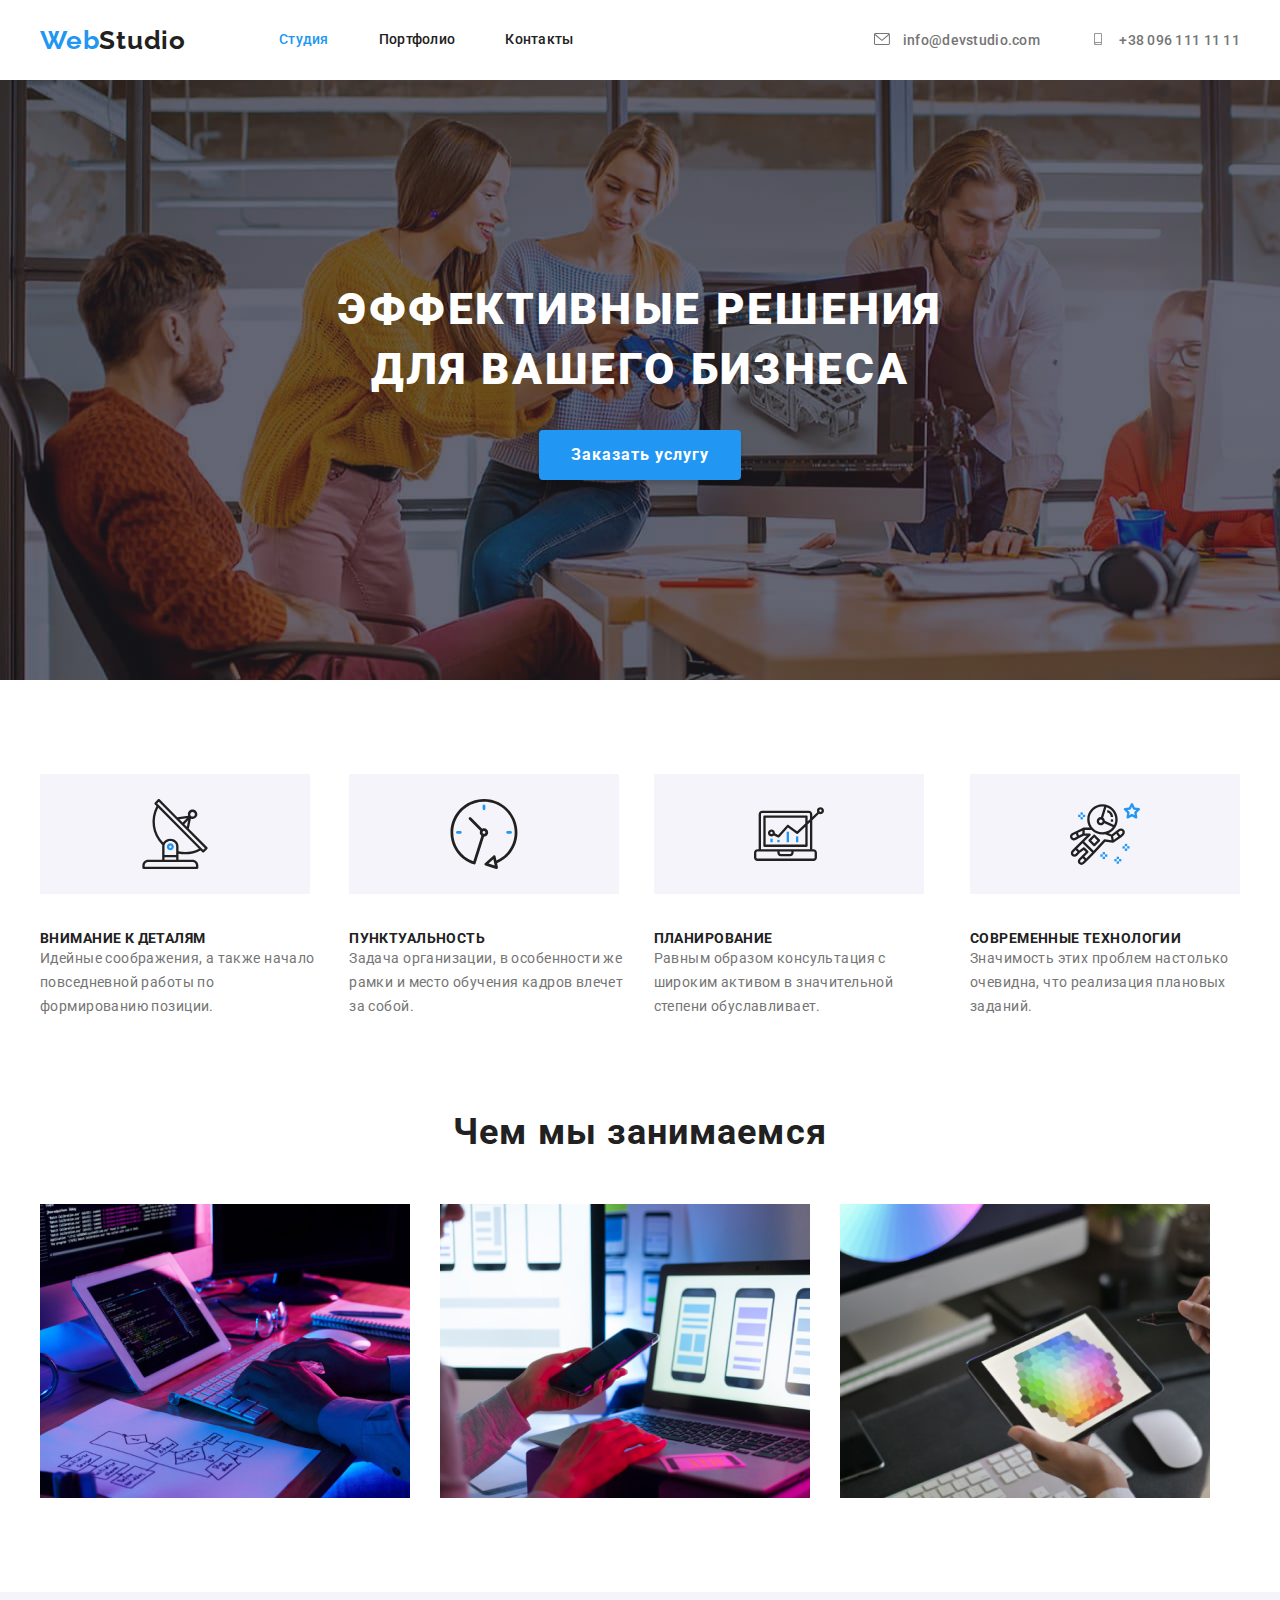
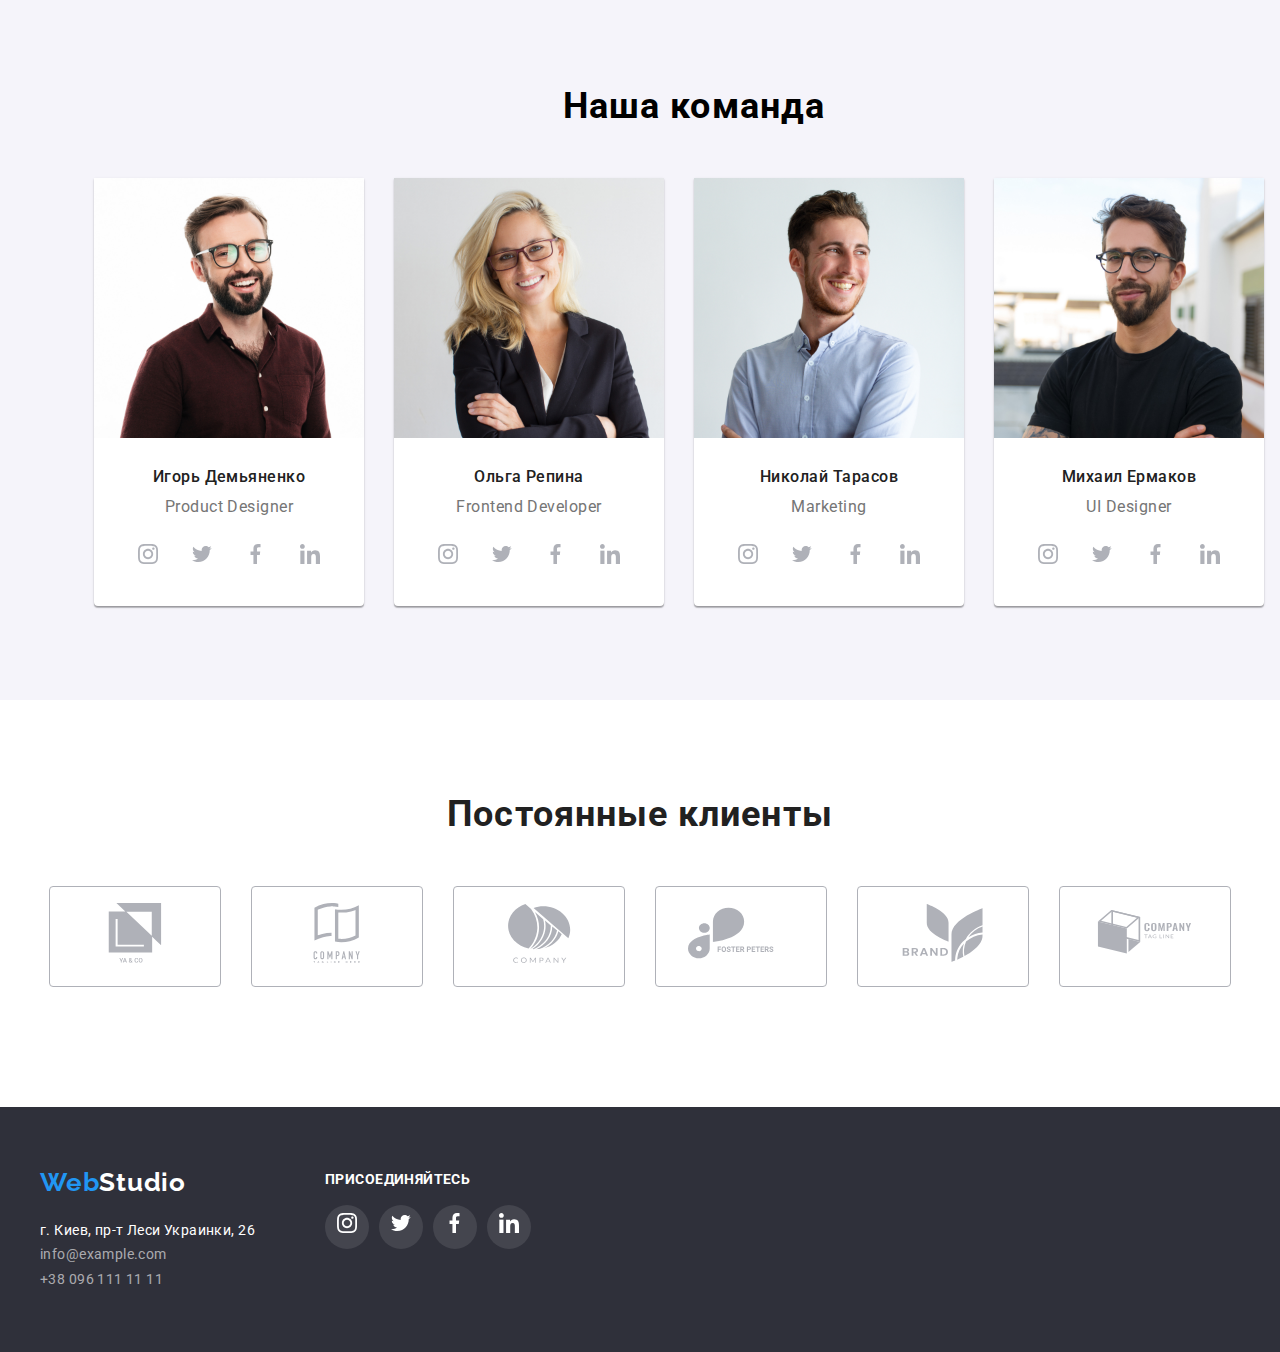
==== index.html @ 0434994e "Add 4 hw" ====
<!DOCTYPE html>
<html lang="ru">
  <head>
    <meta charset="UTF-8" />
    <meta http-equiv="X-UA-Compatible" content="IE=edge" />
    <meta name="viewport" content="width=device-width, initial-scale=1.0" />
    <title>Студия</title>
    <link rel="stylesheet" href="./css/normalize.css" />
    <link rel="stylesheet" href="./css/styles.css" />
    <style>
      @import url('https://fonts.googleapis.com/css2?family=Raleway:wght@700&family=Roboto:wght@400;500;700&display=swap');
    </style>
  </head>

  <body>
    <div class="container">
      <header class="nav-menu">
        <nav class="nav-menu">
          <a href="./portfolio.html" class="header-logo"
            ><span class="span-logo">Web</span>Studio</a
          >
          <ul class="nav-items">
            <li class="item">
              <a href="/index.html" class="items is-active">Студия</a>
            </li>
            <li class="item">
              <a href="./portfolio.html" class="items">Портфолио</a>
            </li>
            <li class="item">
              <a href="" class="items">Контакты</a>
            </li>
          </ul>
        </nav>
        <ul class="nav-adress">
          <li class="nav-adress-items">
            <a href="mailto:info@devstudio.com" class="adress-items">
              <svg class="icon-nav">
                <use href="./images/icons/symbol-defs.svg#icon-envelope"></use>
              </svg>
              info@devstudio.com</a
            >
          </li>
          <li class="nav-adress-items">
            <a href="tel:+380961111111" class="adress-items">
              <svg class="icon-nav">
                <use href="./images/icons/symbol-defs.svg#icon-smartphone"></use>
              </svg>
              +38 096 111 11 11</a
            >
          </li>
        </ul>
      </header>
    </div>

    <main>
      <section class="hero-section">
        <h1 class="hero-title">Эффективные решения для вашего бизнеса</h1>
        <button type="button" class="buy-button">Заказать услугу</button>
      </section>
      <section class="advantage-section container">
        <h2 class="visualy-hidden">Наши преймущества</h2>
        <ul class="advantage container">
          <li class="advantage-items icon-satellite">
            <h3 class="advantage-header">Внимание к деталям</h3>
            <p class="advantage-description">
              Идейные соображения, а также начало повседневной работы по формированию позиции.
            </p>
          </li>
          <li class="advantage-items icon-watch">
            <h3 class="advantage-header">Пунктуальность</h3>
            <p class="advantage-description">
              Задача организации, в особенности же рамки и место обучения кадров влечет за собой.
            </p>
          </li>
          <li class="advantage-items icon-graffic">
            <h3 class="advantage-header">Планирование</h3>
            <p class="advantage-description">
              Равным образом консультация с широким активом в значительной степени обуславливает.
            </p>
          </li>
          <li class="advantage-items icon-astronaut">
            <h3 class="advantage-header">Современные технологии</h3>
            <p class="advantage-description">
              Значимость этих проблем настолько очевидна, что реализация плановых заданий.
            </p>
          </li>
        </ul>
      </section>

      <section class="work">
        <div class="container">
          <h2 class="work-section-header">Чем мы занимаемся</h2>

          <ul class="work-gallery">
            <li class="work-items">
              <img src="./images/box-1.jpg" alt="Процесс написания кода" width="370" height="294" />
            </li>
            <li class="work-items">
              <img
                src="./images/box-2.jpg"
                alt="в руках ноутбук и телефон"
                width="370"
                height="294"
              />
            </li>
            <li class="work-items">
              <img src="./images/box-3.jpg" alt="графический планшет" width="370" height="294" />
            </li>
          </ul>
        </div>
      </section>

      <section class="team">
        <div class="container">
          <h2 class="header-team">Наша команда</h2>
          <ul class="team-card">
            <li class="cards">
              <img src="./images/Igor.jpg" alt="Игорь" width="270" height="260" />
              <h3 class="card-name">Игорь Демьяненко</h3>
              <p class="card-description">Product Designer</p>
              <div class="section-icons">
                <a class="icons-item" href="">
                  <svg class="card-icon">
                    <use href="./images/icons/symbol-defs.svg#icon-instagram-2"></use>
                  </svg>
                </a>
                <a class="icons-item" href="">
                  <svg class="card-icon">
                    <use href="./images/icons/symbol-defs.svg#icon-group"></use>
                  </svg> </a
                ><a class="icons-item" href="">
                  <svg class="card-icon">
                    <use href="./images/icons/symbol-defs.svg#icon-vector"></use>
                  </svg> </a
                ><a class="icons-item" href="">
                  <svg class="card-icon">
                    <use href="./images/icons/symbol-defs.svg#icon-linkedin-1"></use>
                  </svg>
                </a>
              </div>
            </li>
            <li class="cards">
              <img src="./images/Olga.jpg" alt="Ольга" width="270" height="260" />
              <h3 class="card-name">Ольга Репина</h3>
              <p class="card-description">Frontend Developer</p>
              <div class="section-icons">
                <a class="icons-item" href="">
                  <svg class="card-icon">
                    <use href="./images/icons/symbol-defs.svg#icon-instagram-2"></use>
                  </svg>
                </a>
                <a class="icons-item" href="">
                  <svg class="card-icon">
                    <use href="./images/icons/symbol-defs.svg#icon-group"></use>
                  </svg> </a
                ><a class="icons-item" href="">
                  <svg class="card-icon">
                    <use href="./images/icons/symbol-defs.svg#icon-vector"></use>
                  </svg> </a
                ><a class="icons-item" href="">
                  <svg class="card-icon">
                    <use href="./images/icons/symbol-defs.svg#icon-linkedin-1"></use>
                  </svg>
                </a>
              </div>
            </li>
            <li class="cards">
              <img src="./images/Nikolai.jpg" alt="Николай" width="270" height="260" />
              <h3 class="card-name">Николай Тарасов</h3>
              <p class="card-description">Marketing</p>
              <div class="section-icons">
                <a class="icons-item" href="">
                  <svg class="card-icon">
                    <use href="./images/icons/symbol-defs.svg#icon-instagram-2"></use>
                  </svg>
                </a>
                <a class="icons-item" href="">
                  <svg class="card-icon">
                    <use href="./images/icons/symbol-defs.svg#icon-group"></use>
                  </svg> </a
                ><a class="icons-item" href="">
                  <svg class="card-icon">
                    <use href="./images/icons/symbol-defs.svg#icon-vector"></use>
                  </svg> </a
                ><a class="icons-item" href="">
                  <svg class="card-icon">
                    <use href="./images/icons/symbol-defs.svg#icon-linkedin-1"></use>
                  </svg>
                </a>
              </div>
            </li>
            <li class="cards">
              <img src="./images/Mihail.jpg" alt="Михаил" width="270" height="260" />
              <h3 class="card-name">Михаил Ермаков</h3>
              <p class="card-description">UI Designer</p>
              <div class="section-icons">
                <a class="icons-item" href="">
                  <svg class="card-icon">
                    <use href="./images/icons/symbol-defs.svg#icon-instagram-2"></use>
                  </svg>
                </a>
                <a class="icons-item" href="">
                  <svg class="card-icon">
                    <use href="./images/icons/symbol-defs.svg#icon-group"></use>
                  </svg> </a
                ><a class="icons-item" href="">
                  <svg class="card-icon">
                    <use href="./images/icons/symbol-defs.svg#icon-vector"></use>
                  </svg> </a
                ><a class="icons-item" href="">
                  <svg class="card-icon">
                    <use href="./images/icons/symbol-defs.svg#icon-linkedin-1"></use>
                  </svg>
                </a>
              </div>
            </li>
          </ul>
        </div>
      </section>
      <div class="container">
        <section class="clients">
          <h2 class="title-clients">Постоянные клиенты</h2>
          <ul class="list-clients">
            <li class="client-item">
              <a href="">
                <svg class="icon-clients">
                  <use class="color-icon" href="./images/icons/symbol-defs.svg#icon-union"></use>
                </svg>
              </a>
            </li>
            <li class="client-item">
              <a href="">
                <svg class="icon-clients">
                  <use class="color-icon" href="./images/icons/symbol-defs.svg#icon-group1"></use>
                </svg>
              </a>
            </li>
            <li class="client-item">
              <a href="">
                <svg class="icon-clients">
                  <use class="color-icon" href="./images/icons/symbol-defs.svg#icon-group3"></use>
                </svg>
              </a>
            </li>
            <li class="client-item">
              <a href="">
                <svg class="icon-clients">
                  <use class="color-icon" href="./images/icons/symbol-defs.svg#icon-group4"></use>
                </svg>
              </a>
            </li>
            <li class="client-item">
              <a href="">
                <svg class="icon-clients">
                  <use class="color-icon" href="./images/icons/symbol-defs.svg#icon-group5"></use>
                </svg>
              </a>
            </li>
            <li class="client-item">
              <a href="">
                <svg class="icon-clients">
                  <use class="color-icon" href="./images/icons/symbol-defs.svg#icon-logo6"></use>
                </svg>
              </a>
            </li>
          </ul>
        </section>
      </div>
    </main>

    <footer class="section-footer">
      <div class="container footer-container">
        <div class="section-adress">
          <a href="./index.html" class="footer-logo"
            >Web<span class="span-footer-logo">Studio</span></a
          >
          <address>
            <p class="footer-items">
              <a href="https://goo.gl/maps/jg8yxFYKUGYRBdv56" class="footer-adress"
                >г. Киев, пр-т Леси Украинки, 26</a
              >
            </p>

            <ul class="footer-nav">
              <li class="footer-items">
                <a href="mailto:info@example.com" class="footer-contacts">info@example.com</a>
              </li>
              <li class="footer-items">
                <a href="tel:+380961111111" class="footer-contacts">+38 096 111 11 11</a>
              </li>
            </ul>
          </address>
        </div>
        <div>
          <p class="social-footer">Присоединяйтесь</p>
          <ul class="social-media">
            <li class="social-item">
              <a href="https://www.instagram.com/">
                <svg class="icon-footer">
                  <use href="./images/icons/symbol-defs.svg#icon-instagram-2"></use>
                </svg>
              </a>
            </li>
            <li class="social-item">
              <a href="https://twitter.com/">
                <svg class="icon-footer">
                  <use href="./images/icons/symbol-defs.svg#icon-group"></use>
                </svg>
              </a>
            </li>
            <li class="social-item">
              <a href="https://www.facebook.com/">
                <svg class="icon-footer">
                  <use href="./images/icons/symbol-defs.svg#icon-vector"></use>
                </svg>
              </a>
            </li>
            <li class="social-item">
              <a href="https://www.linkedin.com/">
                <svg class="icon-footer">
                  <use href="./images/icons/symbol-defs.svg#icon-linkedin-1"></use>
                </svg>
              </a>
            </li>
          </ul>
        </div>
      </div>
    </footer>
  </body>
</html>
---- css/styles.css ----
:root {
  --main-color: #2196f3;
  --second-color: #212121;
  --description-color: #757575;
  --title-color: #ffffff;
  --bg-hero-and-footer: #2f303a;
  --bg-section-team: #f5f4fa;
  --bg-footer-icons: rgba(255, 255, 255, 0.1);
  --icon-color: #afb1b8;
}

button {
  cursor: pointer;
}
li {
  list-style-type: none;
}
/* Шапка */
.container {
  margin-left: auto;
  margin-right: auto;
  width: 1200px;
}
.nav-menu {
  display: flex;
  align-items: center;
}
.nav-items {
  display: flex;
  margin-left: 93px;
}
.nav-items .item:not(:last-child) {
  margin-right: 50px;
}
.span-logo {
  color: var(--main-color);
}
.header-logo {
  color: var(--second-color);
  font-family: 'Raleway';
  font-weight: 700;
  font-size: 26px;
  line-height: 1.19;
  letter-spacing: 0.03em;
}
.items {
  display: block;
  padding-top: 32px;
  padding-bottom: 32px;

  color: var(--second-color);

  font-family: 'Roboto';
  font-weight: 500;
  font-size: 14px;
  line-height: 1.14;
  letter-spacing: 0.02em;
}
.items:hover,
.items:focus {
  color: var(--main-color);
}
.is-active {
  color: var(--main-color);
}
.nav-adress {
  display: flex;
  margin-left: auto;
}
.nav-adress-items:not(:last-child) {
  margin-right: 50px;
}

.adress-items {
  color: var(--description-color);
  font-family: 'Roboto';
  font-weight: 500;
  font-size: 14px;
  line-height: 1.14;
  letter-spacing: 0.02em;
}
.adress-items:hover,
.adress-items:focus {
  color: var(--main-color);
}
/* Мейн секции */
main {
  font-family: 'Roboto';
}
.hero-section {
  width: 100%;

  padding: 200px 0px;

  background: var(--bg-hero-and-footer);
  background-image: linear-gradient(to right, rgba(47, 48, 58, 0.4), rgba(47, 48, 58, 0.4)),
    url(/images/bg-hero.jpg);
  text-align: center;
}
.header-team {
  margin-bottom: 50px;

  text-align: center;
  font-family: 'Roboto';
  font-weight: 700;
  font-size: 36px;
  line-height: 1.16;
  letter-spacing: 0.03em;
}
.hero-title {
  width: 696px;
  color: var(--title-color);
  text-transform: uppercase;
  font-weight: 900;
  font-size: 44px;
  line-height: 1.36;
  letter-spacing: 0.06em;
  padding-bottom: 30px;
  text-align: center;
  margin: 0 auto;
}
.buy-button {
  padding: 10px 32px;
  font-weight: 700;
  font-size: 16px;
  line-height: 1.88;
  letter-spacing: 0.06em;
  color: #ffffff;
  background: var(--main-color);
  box-shadow: 0px 4px 4px rgba(0, 0, 0, 0.15);
  border-radius: 4px;
  border: 0;
}
.advantage {
  display: flex;
  padding-top: 94px;
}
.nav-adress-items > .icon-nav:hover,
.icon-nav:focus {
  fill: var(--main-color);
}
.icon-nav {
  width: 16px;
  height: 12px;
  margin-right: 10px;
  align-items: center;
}
.advantage-items::before {
  display: inline-block;
  content: '';
  width: 270px;
  height: 120px;
  margin-bottom: 30px;

  background-color: var(--bg-section-team);
  background-repeat: no-repeat;
  background-position: center;
}
.advantage-items.icon-satellite::before {
  background-image: url(/images/icons/icon-satellite.svg);
}
.advantage-items.icon-watch::before {
  background-image: url(/images/icons/icon-watch.svg);
}
.advantage-items.icon-graffic::before {
  background-image: url(/images/icons/icon-graffic.svg);
}
.advantage-items.icon-astronaut::before {
  background-image: url(/images/icons/icon-astronaut.svg);
}

.advantage-items:not(:last-child) {
  margin-right: 30px;
}
.advantage-header {
  font-weight: 700;
  font-size: 14px;
  line-height: 1.14;
  letter-spacing: 0.03em;
  text-transform: uppercase;
  color: var(--second-color);
}
.advantage-description {
  font-weight: 400;
  font-size: 14px;
  line-height: 1.71;
  letter-spacing: 0.03em;
  color: var(--description-color);
}
.cards {
  background-color: var(--title-color);
  box-shadow: 0px 1px 3px rgba(0, 0, 0, 0.12), 0px 1px 1px rgba(0, 0, 0, 0.14),
    0px 2px 1px rgba(0, 0, 0, 0.2);
  border-radius: 0px 0px 4px 4px;
}
.visualy-hidden {
  position: absolute;
  width: 1px;
  height: 1px;
  margin: -1px;
  border: 0;
  padding: 0;

  white-space: nowrap;
  clip-path: inset(100%);
  clip: rect(0 0 0 0);
  overflow: hidden;
}
.team-card {
  display: flex;
}
.work-section-header {
  font-weight: 700;
  font-size: 36px;
  line-height: 1.16;
  text-align: center;
  letter-spacing: 0.03em;
  color: var(--second-color);
  margin-bottom: 50px;
}
.cards:not(:last-child) {
  margin-right: 30px;
}
.team {
  background-color: var(--bg-section-team);

  padding: 94px;
}
.work {
  padding-top: 94px;
}
.work-gallery {
  display: flex;
  padding-bottom: 94px;
}
.work-items:not(:last-child) {
  margin-right: 30px;
}
.card-name {
  font-weight: 500;
  font-size: 16px;
  line-height: 1.18;
  letter-spacing: 0.03em;
  color: var(--second-color);
  text-align: center;
  padding-top: 30px;
  padding-bottom: 10px;
}
.card-description {
  font-weight: 400;
  font-size: 16px;
  line-height: 19px;
  letter-spacing: 0.03em;
  color: var(--description-color);
  text-align: center;
  padding-bottom: 16px;
}

/* footer */

address {
  font-family: 'Roboto';
}
.footer-logo {
  display: inline-block;
  font-family: 'Raleway';
  font-style: normal;
  font-weight: 700;
  font-size: 26px;
  line-height: 1.19;
  letter-spacing: 0.03em;
  color: var(--main-color);

  margin-bottom: 20px;
}
.span-footer-logo {
  color: var(--title-color);
}
.groop-nav {
  display: flex;
  align-items: center;
}
.footer-adress {
  font-style: normal;
  font-weight: 400;
  font-size: 14px;
  line-height: 1.71;
  letter-spacing: 0.03em;
  color: var(--title-color);
}
.footer-contacts {
  font-style: normal;
  font-weight: 400;
  font-size: 14px;
  line-height: 1.71;
  letter-spacing: 0.03em;
  color: rgba(255, 255, 255, 0.6);
  margin-bottom: 60px;
}
.footer-iteFms:not(:last-child) {
  margin-bottom: 9px;
}
.footer-contacts:last-child {
  margin-bottom: 60px;
}
.social-footer {
  display: inline-flex;
  justify-content: center;
  font-family: 'Roboto';
  font-weight: 700;
  font-size: 14px;
  line-height: 0.8;
  letter-spacing: 0.03em;
  text-transform: uppercase;
  color: var(--title-color);
}
.footer-container {
  display: flex;
}

/* Portfolio */

.filter-buttoms {
  font-family: 'Roboto';
  font-weight: 500;
  font-size: 16px;
  line-height: 1.6;
  letter-spacing: 0.03em;
  color: var(--second-color);
  background: var(--bg-section-team);
  border: 0;
  border-radius: 4px;
  width: 128px;
  height: 38px;
}
.filter-buttoms:hover,
.filter-buttoms:focus {
  color: var(--title-color);
  background: var(--main-color);
  border: 0;
  box-shadow: 0px 3px 1px rgba(0, 0, 0, 0.1), 0px 1px 2px rgba(0, 0, 0, 0.08),
    0px 2px 2px rgba(0, 0, 0, 0.12);
  border-radius: 4px;
}
.title-card {
  font-family: 'Roboto';
  font-weight: 700;
  font-size: 18px;
  line-height: 2;
  letter-spacing: 0.06em;
  color: var(--second-color);
}
.card-groop {
  padding: 20px 24px;
}
.card-descriptions {
  font-weight: 400;
  font-size: 16px;
  line-height: 1.8;
  letter-spacing: 0.03em;
  color: var(--description-color);
  padding-top: 4px;
}
.footer-contacts:hover,
.footer-contacts:focus {
  color: var(--main-color);
}

.section-footer {
  background: var(--bg-hero-and-footer);
  padding-bottom: 60px;

  padding-top: 60px;
}
.filter-list {
  display: flex;
  justify-content: center;
  padding-top: 94px;
  margin-bottom: 50px;
}
.filter-item:not(:last-child) {
  margin-right: 8px;
}
.content-list {
  display: flex;
  flex-wrap: wrap;
  flex-basis: calc(100% / 3 - 20px);
  padding-bottom: 94px;
}
.content-items {
  margin-top: 15px;
  margin-right: 30px;
  margin-bottom: 15px;
  border: 1px solid #eeeeee;
}
.content-items:nth-child(3n) {
  margin-right: 0px;
}
.content-items:nth-last-child(-n + 3) {
  margin-bottom: 0px;
}
.content-items:nth-child(-n + 3) {
  margin-top: 0px;
}
.social-media {
  display: flex;
}
.social-item {
  display: flex;
  align-items: center;
  justify-content: center;
  width: 44px;
  height: 44px;
  border-radius: 50%;
  background-color: var(--bg-footer-icons);
}

.social-item:not(:last-child) {
  margin-right: 10px;
}
.social-footer {
  margin-bottom: 20px;
}
.section-adress {
  margin-right: 70px;
}
.title-clients {
  padding-top: 94px;
  padding-bottom: 50px;
  text-align: center;
  color: var(--second-color);
  font-family: 'Roboto';
  font-weight: 700;
  font-size: 36px;
  line-height: 1.16;
  text-align: center;
  letter-spacing: 0.03em;
}
.list-clients {
  display: flex;
  justify-content: center;
  padding-bottom: 120px;
}
.icon-clients {
  width: 106px;
  height: 60px;
}
.client-item {
  padding: 16px 32px;
  border: 1px solid #afb1b8;
  border-radius: 4px;
}
.client-item:not(:last-child) {
  margin-right: 30px;
}
/* Иконки */
.icon-footer {
  width: 20px;
  height: 20px;
  fill: var(--title-color);
}
.social-item:hover,
.social-item:focus {
  background-color: var(--main-color);
}
.social-footer {
  fill: var(--main-color);
}
.color-icon {
  fill: var(--icon-color);
}
.client-item:hover,
.client-item:focus {
  fill: var(--main-color);
  border: 1px solid var(--main-color);
}
.client-item .color-icon:hover {
  fill: var(--main-color);
}
.client-item {
  cursor: pointer;
}
.content-items:hover,
.content-items:focus {
  border: 1px solid var(--title-color);
  box-shadow: 0px 1px 1px rgba(0, 0, 0, 0.12), 0px 4px 4px rgba(0, 0, 0, 0.06),
    1px 4px 6px rgba(0, 0, 0, 0.16);
}
.card-icon {
  display: flex;
  width: 20px;
  height: 20px;
  fill: var(--icon-color);
}
.section-icons {
  display: flex;
  justify-content: center;
  padding-bottom: 30px;
}
.icons-item {
  display: flex;
  justify-content: center;
  align-items: center;
  border-radius: 50%;
  width: 44px;
  height: 44px;
}
.icons-item:hover,
.icons-item:focus {
  fill: var(--title-color);
  background: var(--main-color);
}
.icons-item:not(:last-child) {
  margin-right: 10px;
}
.card-icon:hover,
.card-icon:focus {
  fill: var(--title-color);
}
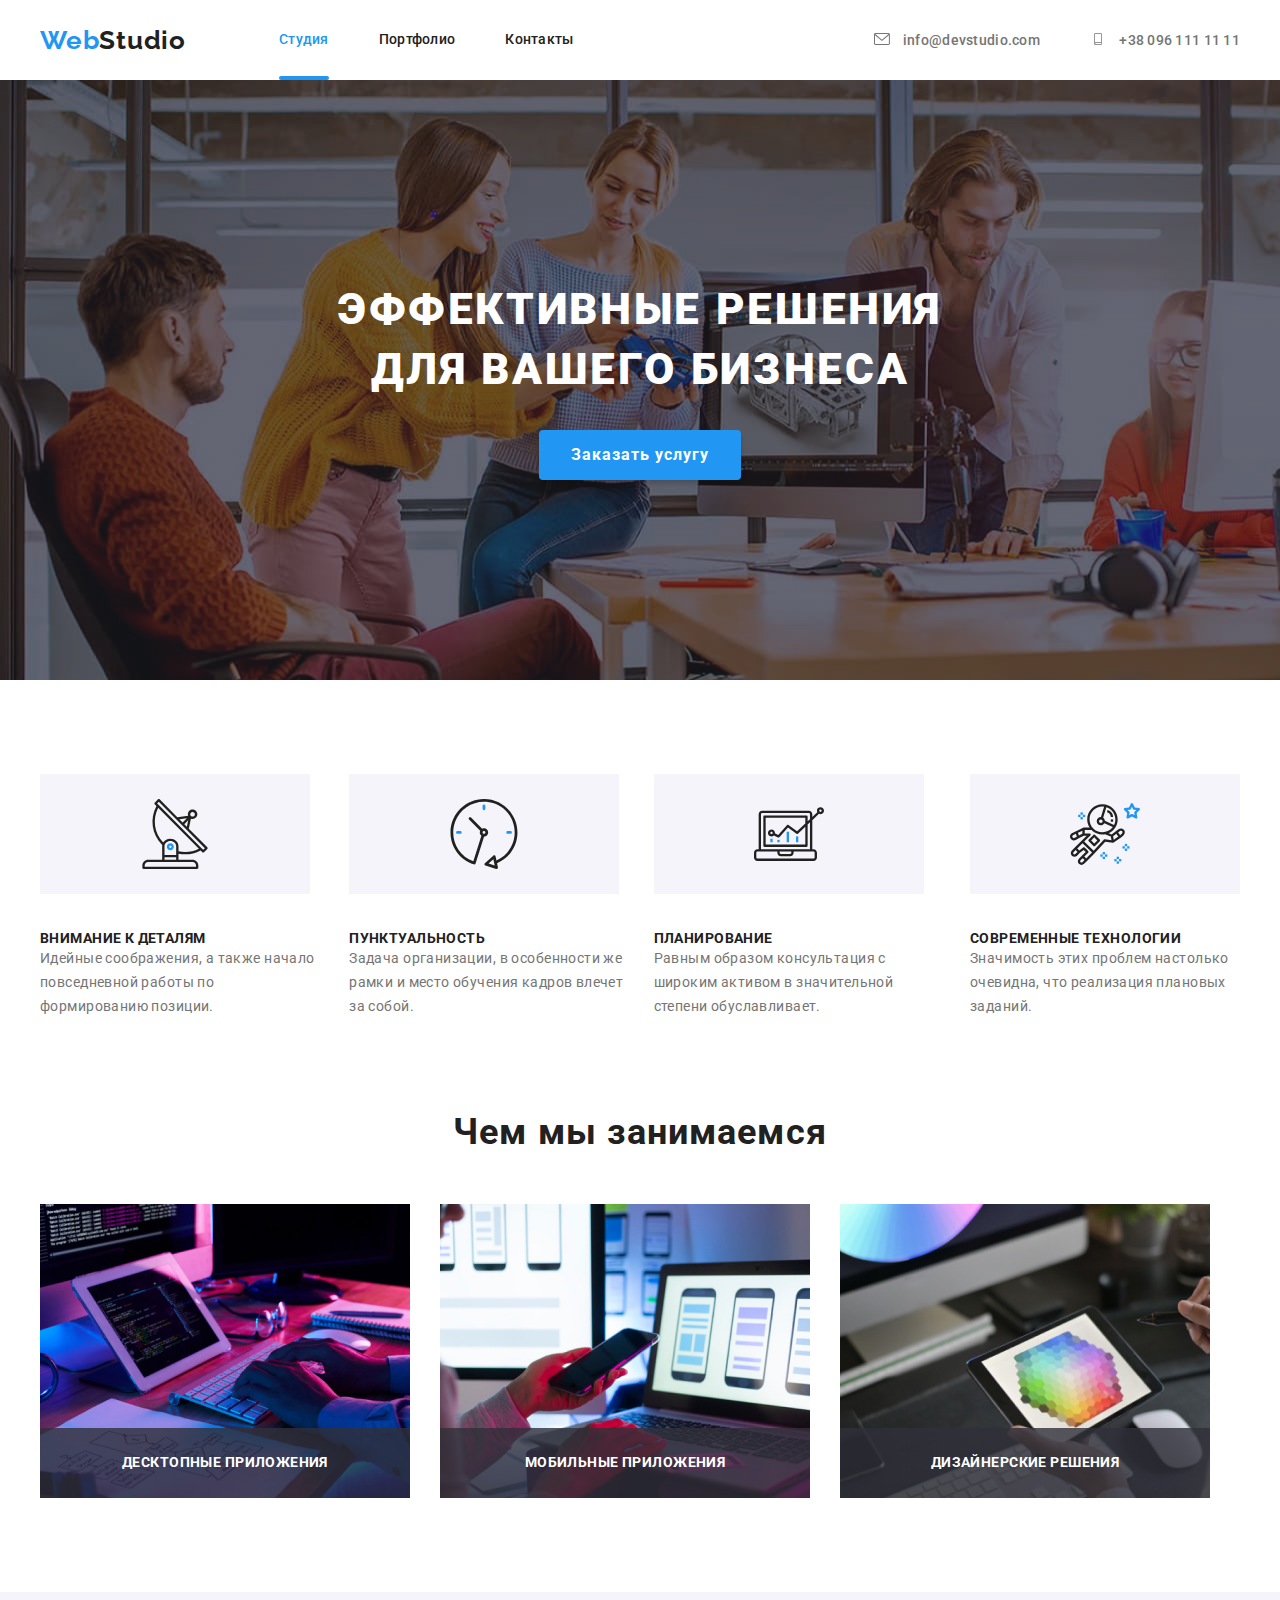
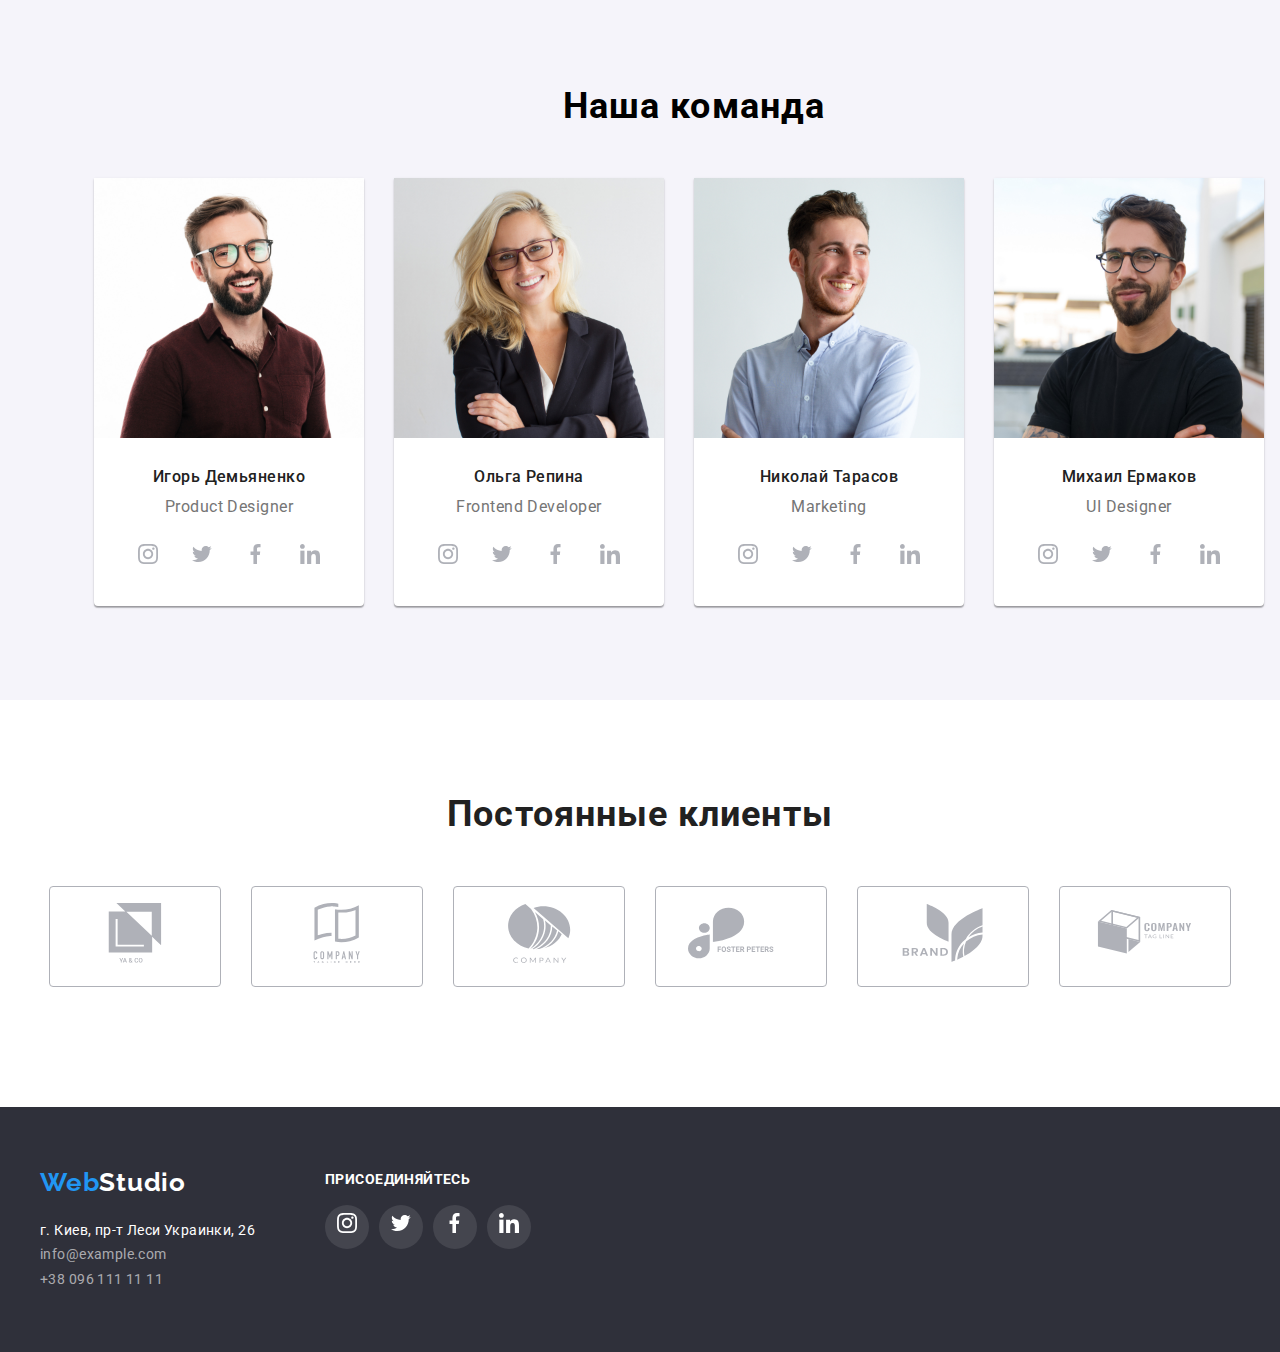
==== commit b0710c6c: "up 5 homework" ====
--- a/index.html
+++ b/index.html
@@ -55,7 +55,8 @@
     <main>
       <section class="hero-section">
         <h1 class="hero-title">Эффективные решения для вашего бизнеса</h1>
-        <button type="button" class="buy-button">Заказать услугу</button>
+        
+        <button type="button" class="buy-button" data-modal-open>Заказать услугу</button>
       </section>
       <section class="advantage-section container">
         <h2 class="visualy-hidden">Наши преймущества</h2>
@@ -92,22 +93,43 @@
           <h2 class="work-section-header">Чем мы занимаемся</h2>
 
           <ul class="work-gallery">
-            <li class="work-items">
-              <img src="./images/box-1.jpg" alt="Процесс написания кода" width="370" height="294" />
-            </li>
-            <li class="work-items">
-              <img
-                src="./images/box-2.jpg"
-                alt="в руках ноутбук и телефон"
-                width="370"
-                height="294"
-              />
-            </li>
-            <li class="work-items">
+            
+              <li class="work-items">
+                <img
+                  src="./images/box-1.jpg"
+                  alt="Процесс написания кода"
+                  width="370"
+                  height="294"
+                />
+                <div class="">
+                <p class="description-item">
+                  Десктопные приложения
+                </p>
+                </div>
+              </li>
+            
+              <li class="work-items">
+                <img
+                  src="./images/box-2.jpg"
+                  alt="в руках ноутбук и телефон"
+                  width="370"
+                  height="294"
+                />
+                <div class="">
+                <p class="description-item">
+                  Мобильные приложения
+                </p>
+              </li>
+               <li class="work-items">
               <img src="./images/box-3.jpg" alt="графический планшет" width="370" height="294" />
-            </li>
-          </ul>
-        </div>
+              <div class="">
+              <p class="description-item">
+                 Дизайнерские решения
+                </p>
+                </div>
+            </li>
+          </ul>
+            </div>  
       </section>
 
       <section class="team">
@@ -326,5 +348,15 @@
         </div>
       </div>
     </footer>
+    <div class="backdrop is-hidden" data-modal>
+<div class="modal">
+  <button type="button" class="exit-modal" data-modal-close>
+    <svg class="icon-exit" >
+      <use href="./images/icons/symbol-defs.svg#icon-icon-exit"></use>
+    </svg>
+  </button>
+</div>
+    </div>
+     <script src="./modal.js"></script>
   </body>
 </html>
--- a/css/styles.css
+++ b/css/styles.css
@@ -7,6 +7,7 @@
   --bg-section-team: #f5f4fa;
   --bg-footer-icons: rgba(255, 255, 255, 0.1);
   --icon-color: #afb1b8;
+  --second-icon-color: #000;
 }
 
 button {
@@ -46,7 +47,6 @@
 .items {
   display: block;
   padding-top: 32px;
-  padding-bottom: 32px;
 
   color: var(--second-color);
 
@@ -55,6 +55,7 @@
   font-size: 14px;
   line-height: 1.14;
   letter-spacing: 0.02em;
+  transition: color 250ms cubic-bezier(0.4, 0, 0.2, 1);
 }
 .items:hover,
 .items:focus {
@@ -63,6 +64,14 @@
 .is-active {
   color: var(--main-color);
 }
+.is-active::after {
+  display: block;
+  content: '';
+  margin-top: 28px;
+  height: 4px;
+  background: var(--main-color);
+  border-radius: 2px;
+}
 .nav-adress {
   display: flex;
   margin-left: auto;
@@ -78,6 +87,7 @@
   font-size: 14px;
   line-height: 1.14;
   letter-spacing: 0.02em;
+  transition: color 250ms cubic-bezier(0.4, 0, 0.2, 1);
 }
 .adress-items:hover,
 .adress-items:focus {
@@ -94,7 +104,7 @@
 
   background: var(--bg-hero-and-footer);
   background-image: linear-gradient(to right, rgba(47, 48, 58, 0.4), rgba(47, 48, 58, 0.4)),
-    url(/images/bg-hero.jpg);
+    url(../images/bg-hero.jpg);
   text-align: center;
 }
 .header-team {
@@ -157,16 +167,16 @@
   background-position: center;
 }
 .advantage-items.icon-satellite::before {
-  background-image: url(/images/icons/icon-satellite.svg);
+  background-image: url(../images/icons/icon-satellite.svg);
 }
 .advantage-items.icon-watch::before {
-  background-image: url(/images/icons/icon-watch.svg);
+  background-image: url(../images/icons/icon-watch.svg);
 }
 .advantage-items.icon-graffic::before {
-  background-image: url(/images/icons/icon-graffic.svg);
+  background-image: url(../images/icons/icon-graffic.svg);
 }
 .advantage-items.icon-astronaut::before {
-  background-image: url(/images/icons/icon-astronaut.svg);
+  background-image: url(../images/icons/icon-astronaut.svg);
 }
 
 .advantage-items:not(:last-child) {
@@ -233,9 +243,60 @@
   display: flex;
   padding-bottom: 94px;
 }
+.work-items {
+  position: relative;
+}
 .work-items:not(:last-child) {
   margin-right: 30px;
 }
+.description-item {
+  position: absolute;
+  width: 100%;
+  text-align: center;
+  bottom: 0px;
+  padding-top: 27px;
+  padding-bottom: 27px;
+  color: var(--title-color);
+  background: rgba(47, 48, 58, 0.8);
+  font-family: 'Roboto';
+  font-weight: 700;
+  font-size: 14px;
+  line-height: 1.14;
+  letter-spacing: 0.03em;
+  text-transform: uppercase;
+}
+.backdrop {
+  position: fixed;
+  top: 0;
+  left: 0;
+  width: 100%;
+  height: 100%;
+  background: rgba(0, 0, 0, 0.2);
+}
+.modal {
+  position: absolute;
+  top: 50%;
+  left: 50%;
+  transform: translate(-50%, -50%);
+  width: 530px;
+  height: 580px;
+  background-color: var(--title-color);
+  box-shadow: 0px 1px 3px rgba(0, 0, 0, 0.12), 0px 1px 1px rgba(0, 0, 0, 0.14),
+    0px 2px 1px rgba(0, 0, 0, 0.2);
+  border-radius: 4px;
+}
+.exit-modal {
+  position: absolute;
+  right: 0px;
+  width: 30px;
+  height: 30px;
+  background-color: #fff;
+  border-radius: 50%;
+  border: 1px solid rgba(0, 0, 0, 0.1);
+  margin-top: 8px;
+  margin-right: 8px;
+}
+
 .card-name {
   font-weight: 500;
   font-size: 16px;
@@ -273,6 +334,7 @@
 
   margin-bottom: 20px;
 }
+
 .span-footer-logo {
   color: var(--title-color);
 }
@@ -328,16 +390,16 @@
   letter-spacing: 0.03em;
   color: var(--second-color);
   background: var(--bg-section-team);
-  border: 0;
   border-radius: 4px;
   width: 128px;
   height: 38px;
+  transition: color 250ms cubic-bezier(0.4, 0, 0.2, 1), backgroud 250ms cubic-bezier(0.4, 0, 0.2, 1),
+    box-shadow 250ms cubic-bezier(0.4, 0, 0.2, 1), border-radius 250ms cubic-bezier(0.4, 0, 0.2, 1);
 }
 .filter-buttoms:hover,
 .filter-buttoms:focus {
   color: var(--title-color);
   background: var(--main-color);
-  border: 0;
   box-shadow: 0px 3px 1px rgba(0, 0, 0, 0.1), 0px 1px 2px rgba(0, 0, 0, 0.08),
     0px 2px 2px rgba(0, 0, 0, 0.12);
   border-radius: 4px;
@@ -387,6 +449,35 @@
   flex-basis: calc(100% / 3 - 20px);
   padding-bottom: 94px;
 }
+
+.card-thumb {
+  position: relative;
+}
+.description-groop {
+  position: absolute;
+  top: 50%;
+  left: 50%;
+  transform: translate(-50%, -50%);
+  background: rgba(33, 150, 243, 0.9);
+  font-family: 'Roboto';
+  font-style: normal;
+  font-weight: 400;
+  font-size: 18px;
+  line-height: 1.56;
+  letter-spacing: 0.03em;
+  width: 100%;
+  /* padding-top: 63px;
+  padding-bottom: 63px;
+  padding-right: 24px;
+  padding-left: 24px; */
+  color: var(--title-color);
+}
+.is-hidden {
+  visibility: visible;
+  opacity: 0;
+  pointer-events: none;
+}
+
 .content-items {
   margin-top: 15px;
   margin-right: 30px;
@@ -413,8 +504,12 @@
   height: 44px;
   border-radius: 50%;
   background-color: var(--bg-footer-icons);
-}
-
+  transition: background-color 250ms cubic-bezier(0.4, 0, 0.2, 1);
+}
+.social-item:hover,
+.social-item:focus {
+  background-color: var(--main-color);
+}
 .social-item:not(:last-child) {
   margin-right: 10px;
 }
@@ -449,6 +544,7 @@
   padding: 16px 32px;
   border: 1px solid #afb1b8;
   border-radius: 4px;
+  transition: border 250ms cubic-bezier(0.4, 0, 0.2, 1);
 }
 .client-item:not(:last-child) {
   margin-right: 30px;
@@ -459,22 +555,19 @@
   height: 20px;
   fill: var(--title-color);
 }
-.social-item:hover,
-.social-item:focus {
-  background-color: var(--main-color);
-}
+
 .social-footer {
   fill: var(--main-color);
 }
 .color-icon {
+  transition: fill 250ms cubic-bezier(0.4, 0, 0.2, 1);
   fill: var(--icon-color);
 }
 .client-item:hover,
 .client-item:focus {
-  fill: var(--main-color);
   border: 1px solid var(--main-color);
 }
-.client-item .color-icon:hover {
+.client-item:hover .color-icon {
   fill: var(--main-color);
 }
 .client-item {
@@ -504,16 +597,21 @@
   border-radius: 50%;
   width: 44px;
   height: 44px;
+  background-color: var(--title-color);
+  transition: background-color 250ms cubic-bezier(0.4, 0, 0.2, 1);
 }
 .icons-item:hover,
 .icons-item:focus {
-  fill: var(--title-color);
-  background: var(--main-color);
+  background-color: var(--main-color);
 }
 .icons-item:not(:last-child) {
   margin-right: 10px;
 }
-.card-icon:hover,
-.card-icon:focus {
+.icons-item:hover .card-icon {
   fill: var(--title-color);
 }
+.icon-exit {
+  width: 11px;
+  height: 11px;
+  fill: var(--second-icon-color);
+}
